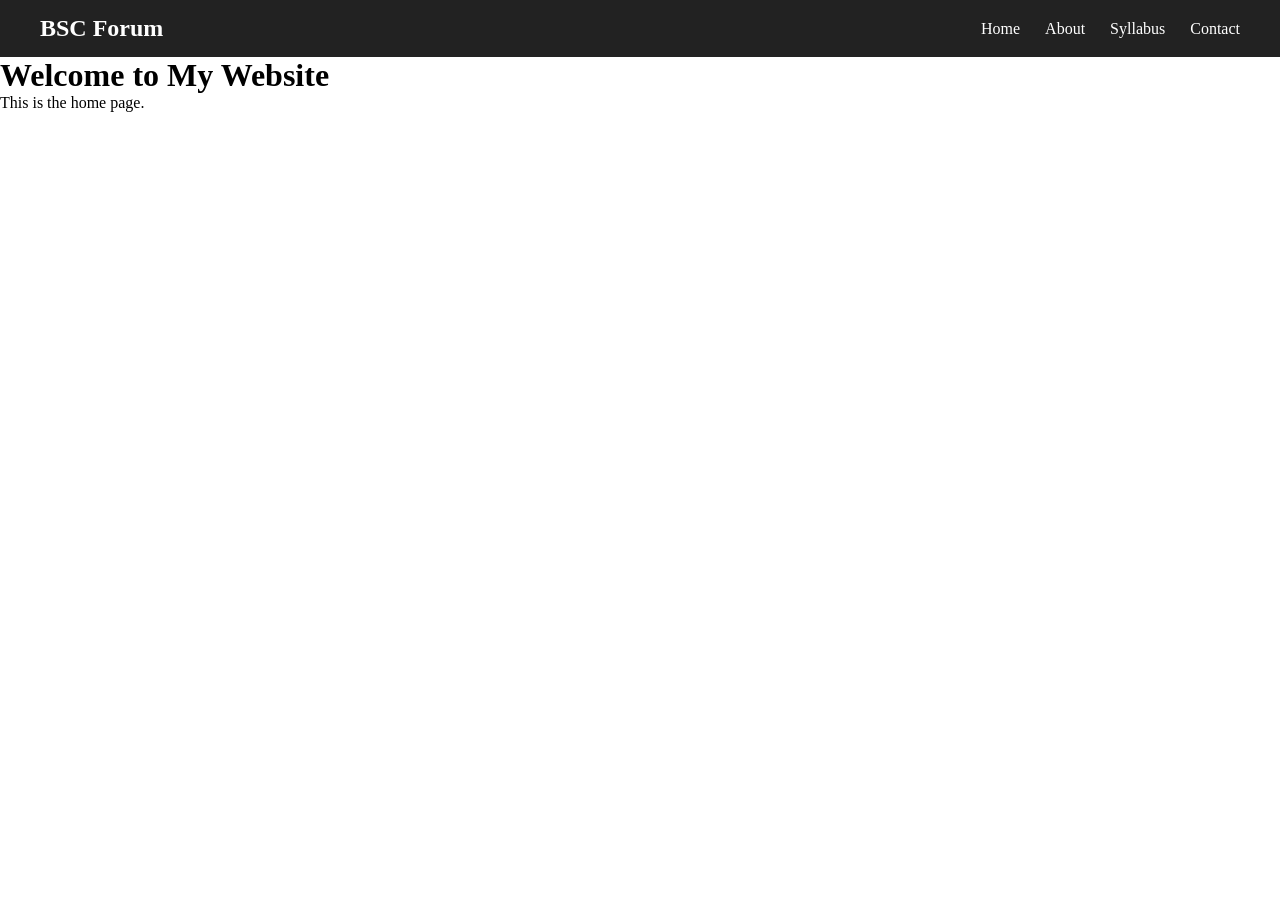
==== index.html @ b1176661 "v1.0.0" ====
<!DOCTYPE html>
<html lang="en">
<head>
    <meta charset="UTF-8">
    <meta name="viewport" content="width=device-width, initial-scale=1.0">
    <title>My Website</title>
    <link rel="stylesheet" href="style.css">
</head>
<body>

    <nav class="navbar">
        <div class="logo">BSC Forum</div>

        <ul class="nav-menu">
            <li><a href="index.html">Home</a></li>
            <li><a href="about.html">About</a></li>
            <li><a href="syllabus.html">Syllabus</a></li>
            <li><a href="contact.html">Contact</a></li>
        </ul>
    </nav>

    <main>
        <h1>Welcome to My Website</h1>
        <p>This is the home page.</p>
    </main>

</body>
</html>
---- style.css ----
* {
    margin: 0;
    padding: 0;
    box-sizing: border-box;
}

.navbar {
    display: flex;
    justify-content: space-between;
    align-items: center;
    background-color: #222;
    padding: 15px 40px;
}

.logo {
    color: white;
    font-size: 24px;
    font-weight: bold;
}

.nav-menu {
    display: flex;
    list-style: none;
    gap: 25px;
}

.nav-menu a {
    text-decoration: none;
    color: white;
    font-size: 16px;
}

.nav-menu a:hover {
    color: #00bcd4;
}
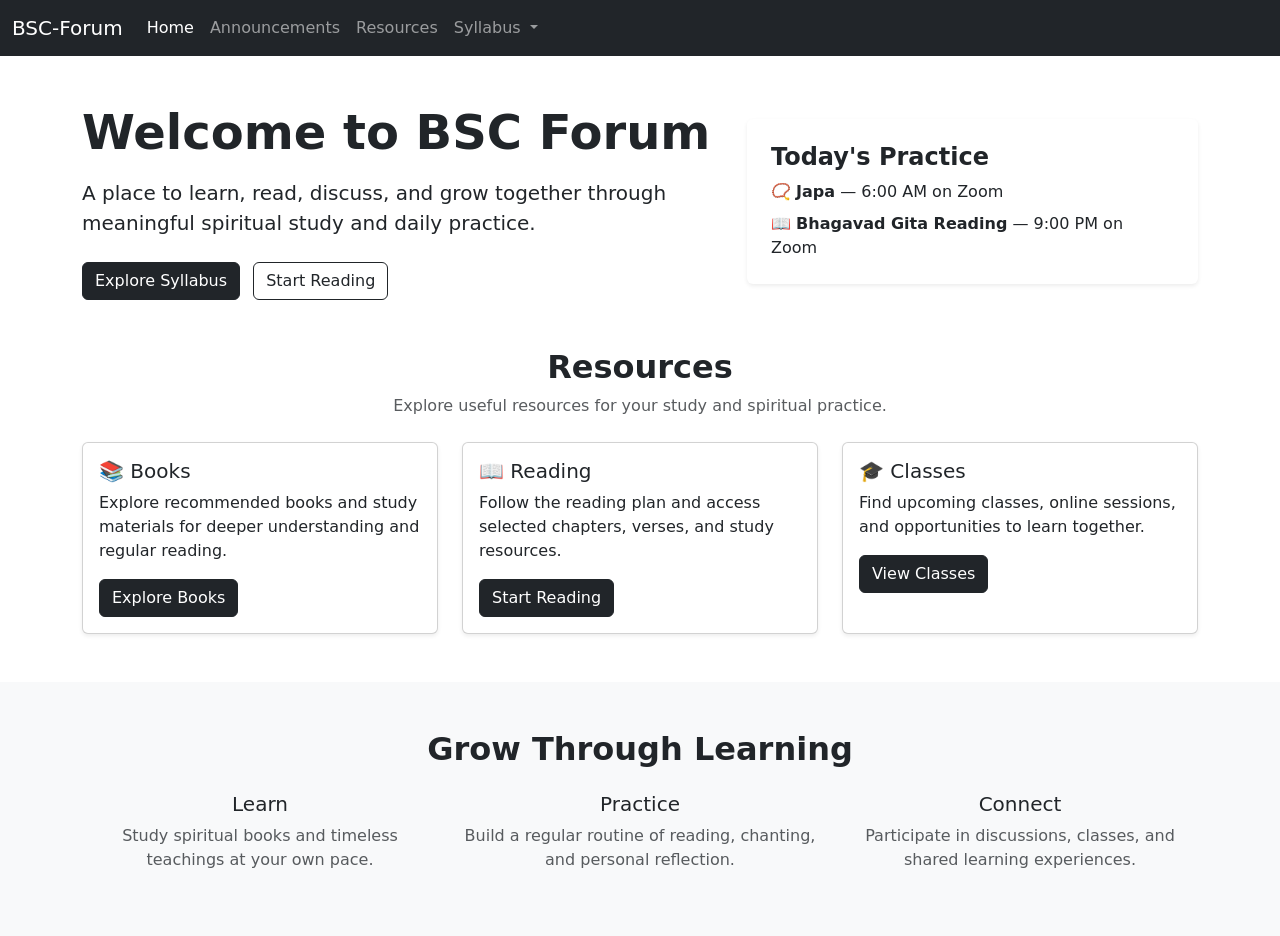
==== commit 2267e2a9: "v1.0.1" ====
--- a/index.html
+++ b/index.html
@@ -1,28 +1,222 @@
 <!DOCTYPE html>
 <html lang="en">
+
 <head>
     <meta charset="UTF-8">
     <meta name="viewport" content="width=device-width, initial-scale=1.0">
-    <title>My Website</title>
-    <link rel="stylesheet" href="style.css">
+    <title>BSC Forum</title>
+    <link href="https://cdn.jsdelivr.net/npm/bootstrap@5.3.8/dist/css/bootstrap.min.css" rel="stylesheet"
+        integrity="sha384-sRIl4kxILFvY47J16cr9ZwB07vP4J8+LH7qKQnuqkuIAvNWLzeN8tE5YBujZqJLB" crossorigin="anonymous">
 </head>
+
 <body>
 
-    <nav class="navbar">
-        <div class="logo">BSC Forum</div>
-
-        <ul class="nav-menu">
-            <li><a href="index.html">Home</a></li>
-            <li><a href="about.html">About</a></li>
-            <li><a href="syllabus.html">Syllabus</a></li>
-            <li><a href="contact.html">Contact</a></li>
-        </ul>
-    </nav>
-
-    <main>
-        <h1>Welcome to My Website</h1>
-        <p>This is the home page.</p>
-    </main>
-
+    <nav class="navbar navbar-expand-lg bg-dark" data-bs-theme="dark">
+    <div class="container-fluid">
+        <a class="navbar-brand" href="#">BSC-Forum</a>
+
+        <button class="navbar-toggler" type="button"
+            data-bs-toggle="collapse"
+            data-bs-target="#navbarNavDropdown"
+            aria-controls="navbarNavDropdown"
+            aria-expanded="false"
+            aria-label="Toggle navigation">
+            <span class="navbar-toggler-icon"></span>
+        </button>
+
+        <div class="collapse navbar-collapse" id="navbarNavDropdown">
+            <ul class="navbar-nav">
+
+                <li class="nav-item">
+                    <a class="nav-link active" aria-current="page" href="#">
+                        Home
+                    </a>
+                </li>
+
+                <li class="nav-item">
+                    <a class="nav-link" href="announcements.html">Announcements</a>
+                </li>
+
+                <li class="nav-item">
+                    <a class="nav-link" href="resources.html">Resources</a>
+                </li>
+
+                <li class="nav-item dropdown">
+                    <a class="nav-link dropdown-toggle"
+                        href="#"
+                        role="button"
+                        data-bs-toggle="dropdown"
+                        aria-expanded="false">
+                        Syllabus
+                    </a>
+
+                    <ul class="dropdown-menu">
+                        <li>
+                            <a class="dropdown-item" href="book-syllabus.html">Reading</a>
+                        </li>
+                        <li>
+                            <a class="dropdown-item" href="lecture-syllabus.html">Hearing</a>
+                        </li>
+                    </ul>
+                </li>
+
+            </ul>
+        </div>
+    </div>
+</nav>
+
+<!-- Hero Section -->
+<section class="container py-5">
+    <div class="row align-items-center">
+        <div class="col-lg-7">
+            <h1 class="display-5 fw-bold">Welcome to BSC Forum</h1>
+
+            <p class="lead mt-3">
+                A place to learn, read, discuss, and grow together through
+                meaningful spiritual study and daily practice.
+            </p>
+
+            <div class="mt-4">
+                <a href="book-syllabus.html" class="btn btn-dark me-2">
+                    Explore Syllabus
+                </a>
+
+                <a href="book-syllabus.html" class="btn btn-outline-dark">
+                    Start Reading
+                </a>
+            </div>
+        </div>
+
+        <div class="col-lg-5 mt-4 mt-lg-0">
+            <div class="card border-0 shadow-sm">
+                <div class="card-body p-4">
+                    <h4 class="fw-bold">Today's Practice</h4>
+
+                    <p class="mb-2">
+                        📿 <strong>Japa</strong> — 6:00 AM on Zoom
+                    </p>
+
+                    <p class="mb-0">
+                        📖 <strong>Bhagavad Gita Reading</strong> —
+                        9:00 PM on Zoom
+                    </p>
+                </div>
+            </div>
+        </div>
+    </div>
+</section>
+
+
+<!-- Resources Section -->
+<section class="container pb-5">
+    <div class="text-center mb-4">
+        <h2 class="fw-bold">Resources</h2>
+
+        <p class="text-muted">
+            Explore useful resources for your study and spiritual practice.
+        </p>
+    </div>
+
+    <div class="row g-4">
+
+        <!-- Books -->
+        <div class="col-md-4">
+            <div class="card h-100 shadow-sm">
+                <div class="card-body">
+                    <h5 class="card-title">📚 Books</h5>
+
+                    <p class="card-text">
+                        Explore recommended books and study materials
+                        for deeper understanding and regular reading.
+                    </p>
+
+                    <a href="book-syllabus.html" class="btn btn-dark">
+                        Explore Books
+                    </a>
+                </div>
+            </div>
+        </div>
+
+        <!-- Reading -->
+        <div class="col-md-4">
+            <div class="card h-100 shadow-sm">
+                <div class="card-body">
+                    <h5 class="card-title">📖 Reading</h5>
+
+                    <p class="card-text">
+                        Follow the reading plan and access selected
+                        chapters, verses, and study resources.
+                    </p>
+
+                    <a href="book-syllabus.html" class="btn btn-dark">
+                        Start Reading
+                    </a>
+                </div>
+            </div>
+        </div>
+
+        <!-- Classes -->
+        <div class="col-md-4">
+            <div class="card h-100 shadow-sm">
+                <div class="card-body">
+                    <h5 class="card-title">🎓 Classes</h5>
+
+                    <p class="card-text">
+                        Find upcoming classes, online sessions,
+                        and opportunities to learn together.
+                    </p>
+
+                    <a href="book-syllabus.html" class="btn btn-dark">
+                        View Classes
+                    </a>
+                </div>
+            </div>
+        </div>
+
+    </div>
+</section>
+
+
+<!-- Why Join Section -->
+<section class="bg-light py-5">
+    <div class="container text-center">
+
+        <h2 class="fw-bold mb-4">Grow Through Learning</h2>
+
+        <div class="row g-4">
+
+            <div class="col-md-4">
+                <h5>Learn</h5>
+                <p class="text-muted">
+                    Study spiritual books and timeless teachings
+                    at your own pace.
+                </p>
+            </div>
+
+            <div class="col-md-4">
+                <h5>Practice</h5>
+                <p class="text-muted">
+                    Build a regular routine of reading, chanting,
+                    and personal reflection.
+                </p>
+            </div>
+
+            <div class="col-md-4">
+                <h5>Connect</h5>
+                <p class="text-muted">
+                    Participate in discussions, classes, and
+                    shared learning experiences.
+                </p>
+            </div>
+
+        </div>
+    </div>
+</section>
+
+
+    <script src="https://cdn.jsdelivr.net/npm/bootstrap@5.3.8/dist/js/bootstrap.bundle.min.js"
+        integrity="sha384-FKyoEForCGlyvwx9Hj09JcYn3nv7wiPVlz7YYwJrWVcXK/BmnVDxM+D2scQbITxI"
+        crossorigin="anonymous"></script>
 </body>
+
 </html>
